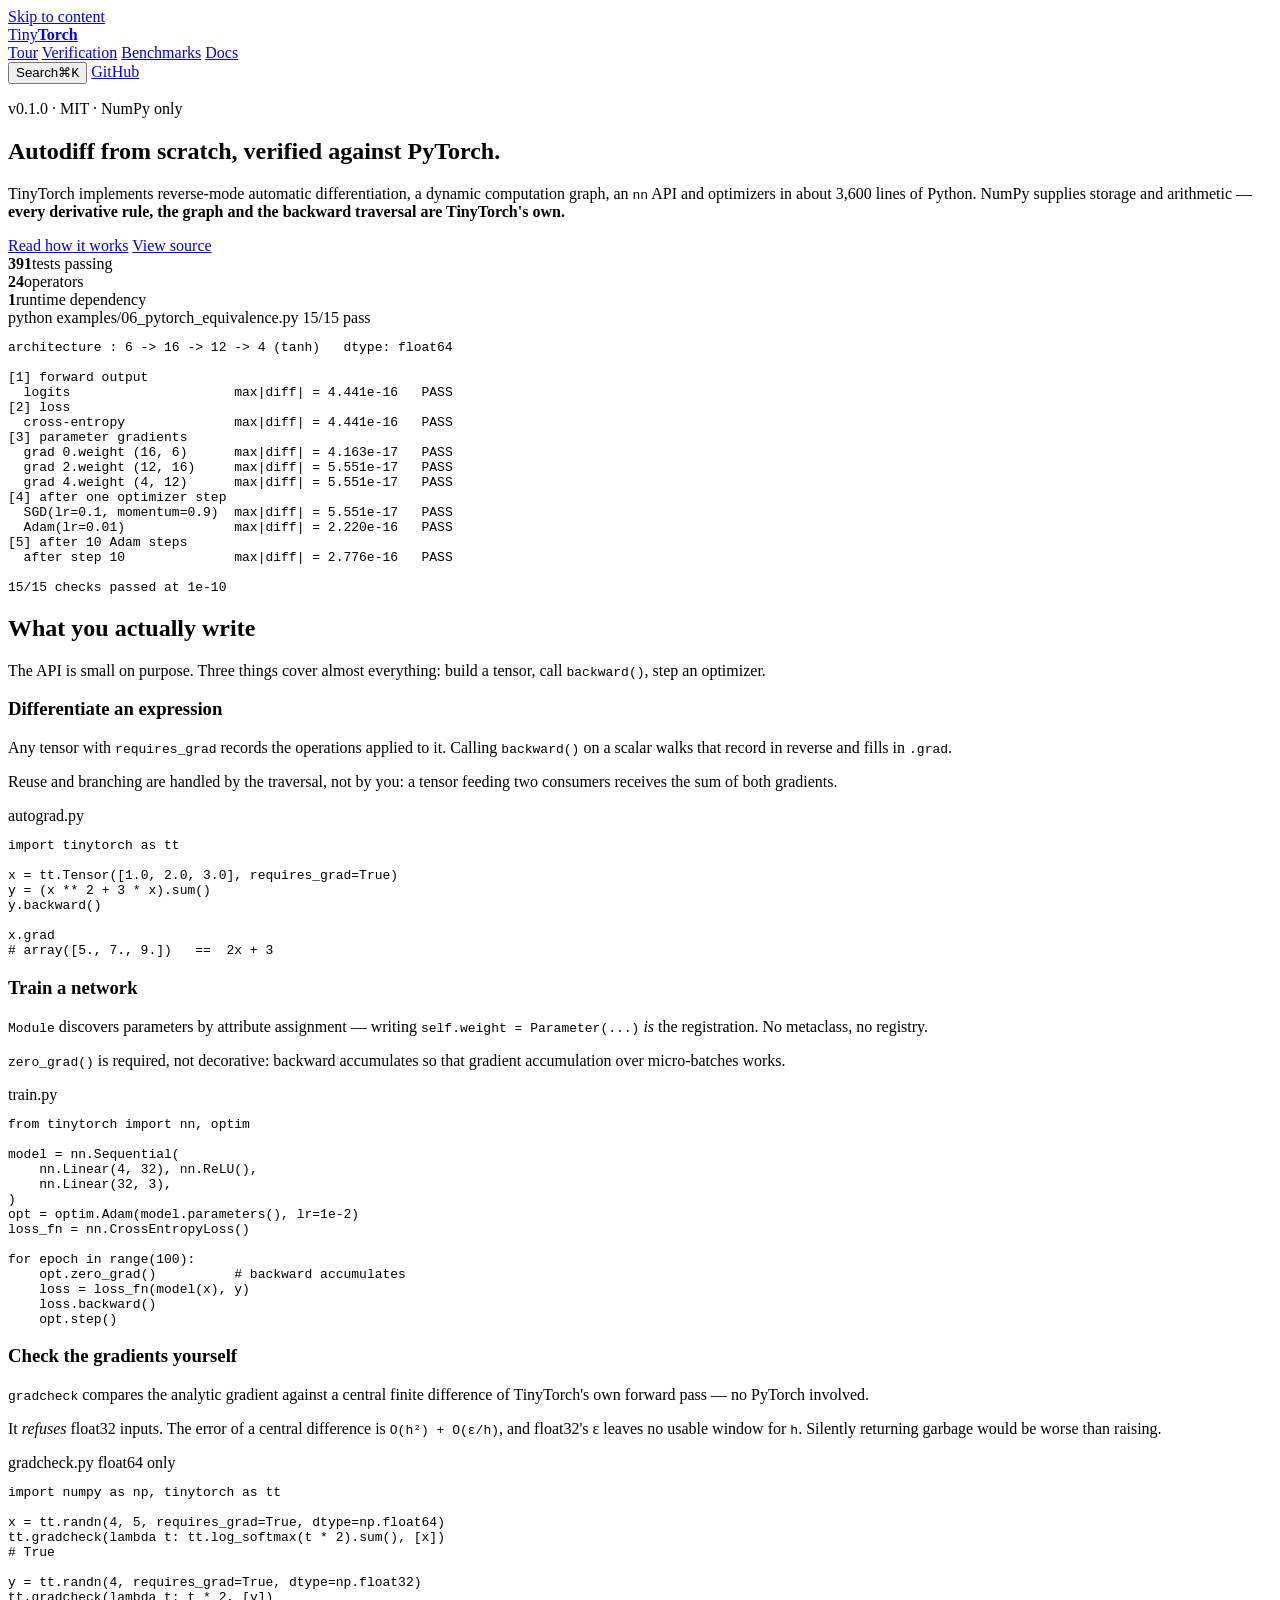
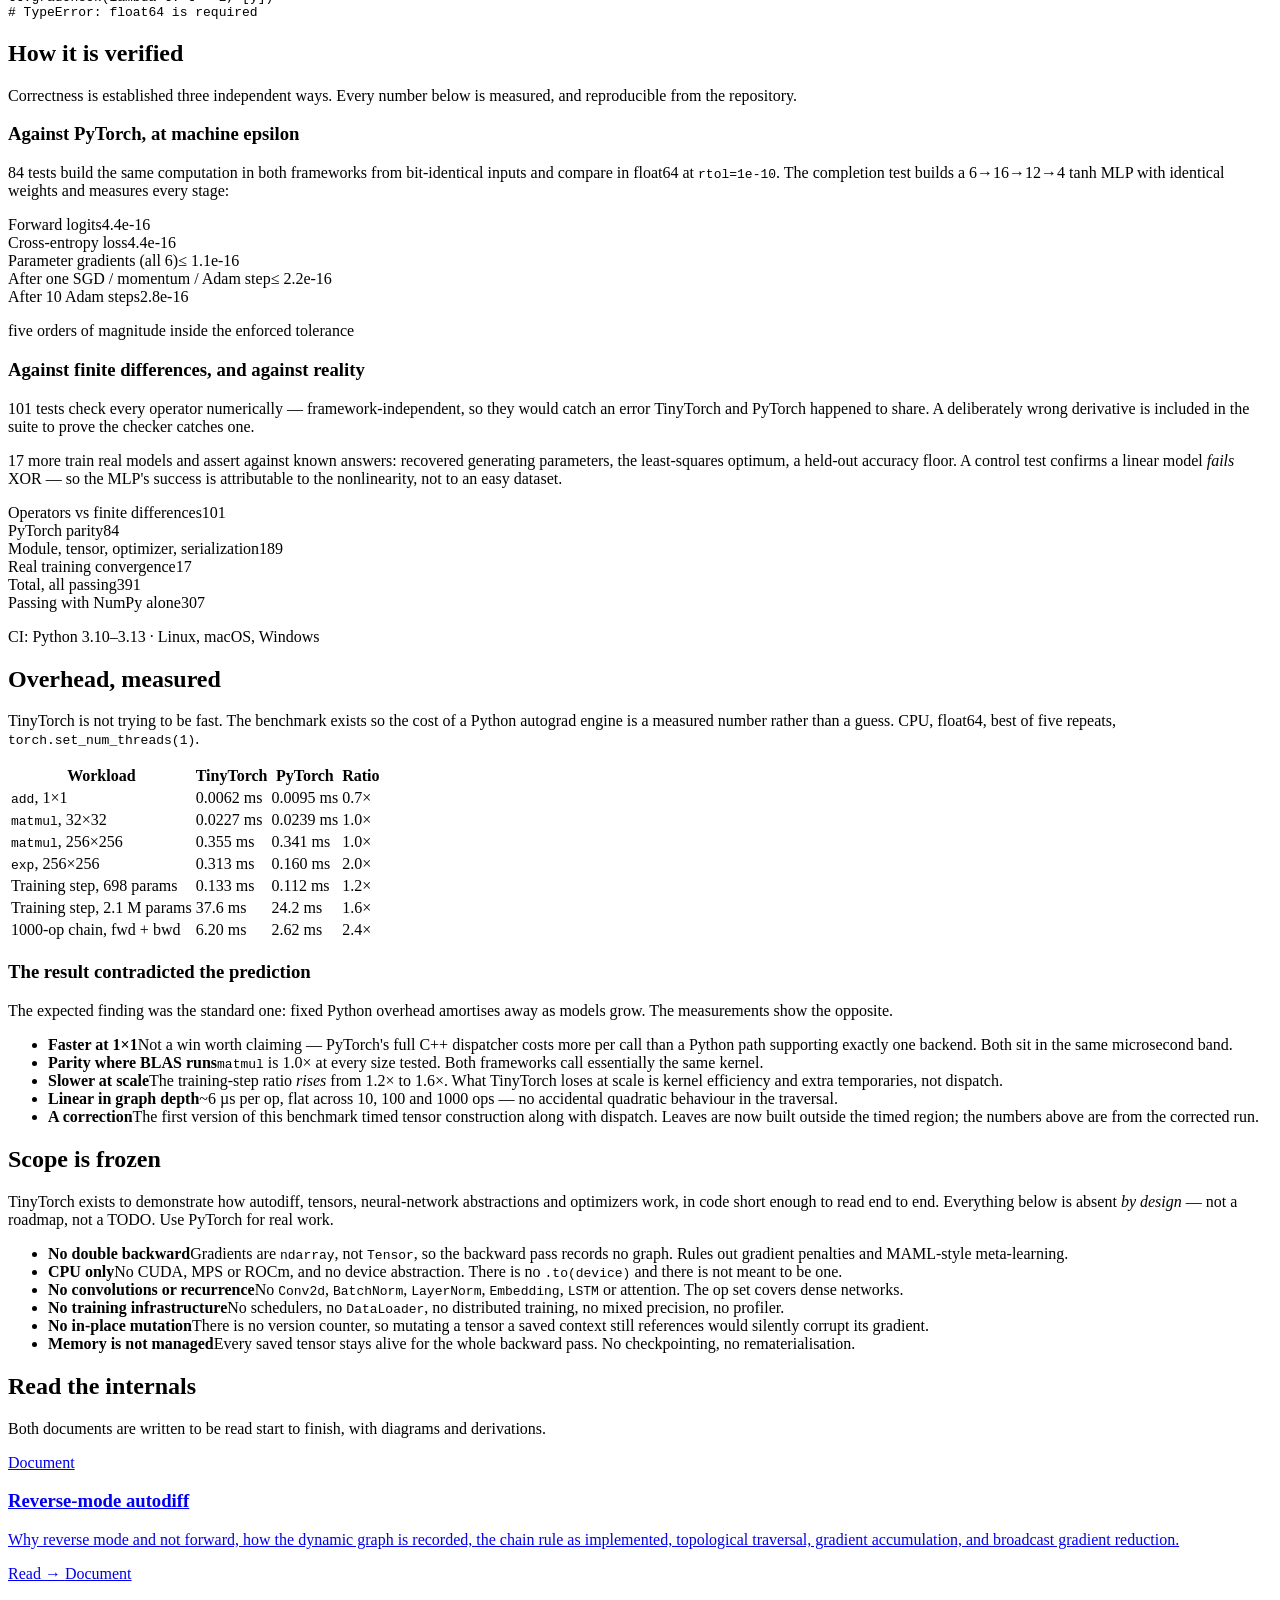
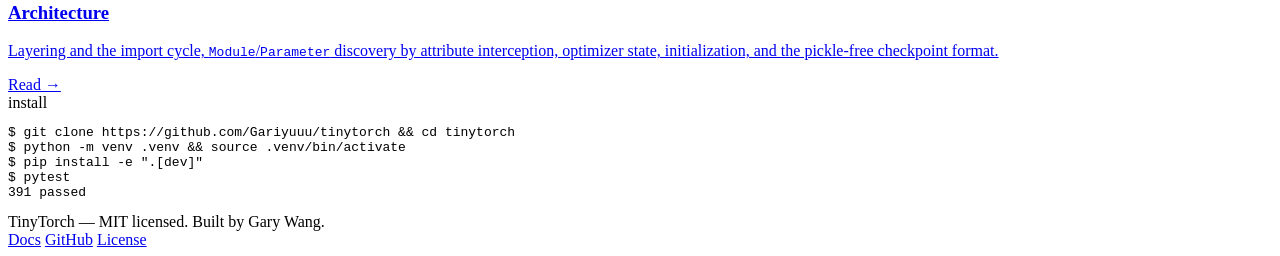
==== site/public/index.html @ 75c9e069 "Add documentation site for Vercel deployment A static docs site under site/, deployed to Vercel. The" ====
<!doctype html>
<html lang="en">
<head>
<meta charset="utf-8" />
<meta name="viewport" content="width=device-width, initial-scale=1" />
<title>TinyTorch — autodiff from scratch, verified against PyTorch</title>
<meta name="description" content="An educational deep-learning framework: reverse-mode automatic differentiation, tensors, nn and optimizers implemented from scratch on NumPy. 391 tests; agreement with PyTorch at machine epsilon." />
<meta name="color-scheme" content="light" />
<meta property="og:title" content="TinyTorch — autodiff from scratch" />
<meta property="og:description" content="Reverse-mode automatic differentiation implemented from scratch on NumPy. Verified against PyTorch at rtol=1e-10; measured agreement ≤ 2.8e-16." />
<meta property="og:type" content="website" />
<link rel="preconnect" href="https://fonts.googleapis.com" />
<link rel="preconnect" href="https://fonts.gstatic.com" crossorigin />
<link href="https://fonts.googleapis.com/css2?family=Space+Grotesk:wght@400;500;600;700&family=Inter:wght@400;500;600&family=JetBrains+Mono:wght@400;500;600&display=swap" rel="stylesheet" />
<link rel="stylesheet" href="/css/tokens.css" />
<link rel="stylesheet" href="/css/site.css" />
<link rel="icon" href="data:image/svg+xml,<svg xmlns='http://www.w3.org/2000/svg' viewBox='0 0 32 32'><rect width='32' height='32' rx='7' fill='%231d4ed8'/><path d='M9 21V11h4.6M9 16h4M19 11v10M17 11h5' stroke='white' stroke-width='2.2' fill='none' stroke-linecap='square'/></svg>" />
</head>
<body>
<a class="skip" href="#main">Skip to content</a>

<header class="nav">
  <div class="shell nav__in">
    <a class="nav__mark" href="/">Tiny<b>Torch</b></a>
    <nav class="nav__links" aria-label="Primary">
      <a class="nav__link" href="#tour">Tour</a>
      <a class="nav__link" href="#verification">Verification</a>
      <a class="nav__link" href="#benchmarks">Benchmarks</a>
      <a class="nav__link" href="/docs">Docs</a>
    </nav>
    <div class="nav__right">
      <button class="kbd-trigger" id="pal-open" aria-haspopup="dialog" aria-label="Open command palette">
        <span>Search</span><kbd>⌘K</kbd>
      </button>
      <a class="btn btn--primary" href="https://github.com/Gariyuuu/tinytorch">GitHub</a>
    </div>
  </div>
</header>

<main id="main">

  <!-- ── Hero: title left, real measured output right ────────────────── -->
  <section class="shell hero">
    <div class="hero__grid">
      <div>
        <p class="hero__eyebrow"><span class="hero__tick"></span><span class="mono-label">v0.1.0 · MIT · NumPy only</span></p>
        <h1>Autodiff from scratch, verified against PyTorch.</h1>
        <p class="hero__lede">
          TinyTorch implements reverse-mode automatic differentiation, a dynamic
          computation graph, an <code>nn</code> API and optimizers in about 3,600 lines of
          Python. NumPy supplies storage and arithmetic — <strong>every derivative rule,
          the graph and the backward traversal are TinyTorch's own.</strong>
        </p>
        <div class="hero__cta">
          <a class="btn btn--primary" href="/docs/autograd">Read how it works</a>
          <a class="btn btn--ghost" href="https://github.com/Gariyuuu/tinytorch">View source</a>
        </div>
        <div class="hero__meta">
          <div><b class="tnum">391</b><span class="mono-label">tests passing</span></div>
          <div><b class="tnum">24</b><span class="mono-label">operators</span></div>
          <div><b class="tnum">1</b><span class="mono-label">runtime dependency</span></div>
        </div>
      </div>

      <div class="reveal">
        <div class="code">
          <div class="code__bar">
            <span class="code__name">python examples/06_pytorch_equivalence.py</span>
            <span class="chip">15/15 pass</span>
          </div>
<pre><code><span class="tok-c">architecture : 6 -&gt; 16 -&gt; 12 -&gt; 4 (tanh)   dtype: float64</span>

<span class="tok-w">[1] forward output</span>
  logits                     max|diff| = <span class="tok-n">4.441e-16</span>   <span class="tok-ok">PASS</span>
<span class="tok-w">[2] loss</span>
  cross-entropy              max|diff| = <span class="tok-n">4.441e-16</span>   <span class="tok-ok">PASS</span>
<span class="tok-w">[3] parameter gradients</span>
  grad 0.weight (16, 6)      max|diff| = <span class="tok-n">4.163e-17</span>   <span class="tok-ok">PASS</span>
  grad 2.weight (12, 16)     max|diff| = <span class="tok-n">5.551e-17</span>   <span class="tok-ok">PASS</span>
  grad 4.weight (4, 12)      max|diff| = <span class="tok-n">5.551e-17</span>   <span class="tok-ok">PASS</span>
<span class="tok-w">[4] after one optimizer step</span>
  SGD(lr=0.1, momentum=0.9)  max|diff| = <span class="tok-n">5.551e-17</span>   <span class="tok-ok">PASS</span>
  Adam(lr=0.01)              max|diff| = <span class="tok-n">2.220e-16</span>   <span class="tok-ok">PASS</span>
<span class="tok-w">[5] after 10 Adam steps</span>
  after step 10              max|diff| = <span class="tok-n">2.776e-16</span>   <span class="tok-ok">PASS</span>

<span class="tok-ok">15/15 checks passed at 1e-10</span><span class="caret" id="caret"></span></code></pre>
        </div>
      </div>
    </div>
  </section>

  <!-- ── Workbench tour ──────────────────────────────────────────────── -->
  <section class="shell band" id="tour">
    <div class="head">
      <h2>What you actually write</h2>
      <p>The API is small on purpose. Three things cover almost everything: build a tensor, call <code>backward()</code>, step an optimizer.</p>
    </div>

    <div class="step">
      <div class="step__note">
        <h3>Differentiate an expression</h3>
        <p>Any tensor with <code>requires_grad</code> records the operations applied to it. Calling <code>backward()</code> on a scalar walks that record in reverse and fills in <code>.grad</code>.</p>
        <p>Reuse and branching are handled by the traversal, not by you: a tensor feeding two consumers receives the sum of both gradients.</p>
      </div>
      <div class="step__demo reveal">
        <div class="code">
          <div class="code__bar"><span class="code__name">autograd.py</span></div>
<pre><code><span class="tok-k">import</span> tinytorch <span class="tok-k">as</span> tt

x = tt.<span class="tok-f">Tensor</span>([<span class="tok-n">1.0</span>, <span class="tok-n">2.0</span>, <span class="tok-n">3.0</span>], requires_grad=<span class="tok-k">True</span>)
y = (x ** <span class="tok-n">2</span> + <span class="tok-n">3</span> * x).<span class="tok-f">sum</span>()
y.<span class="tok-f">backward</span>()

x.grad
<span class="tok-c"># array([5., 7., 9.])   ==  2x + 3</span></code></pre>
        </div>
      </div>
    </div>

    <div class="step step--flip">
      <div class="step__note">
        <h3>Train a network</h3>
        <p><code>Module</code> discovers parameters by attribute assignment — writing <code>self.weight = Parameter(...)</code> <em>is</em> the registration. No metaclass, no registry.</p>
        <p><code>zero_grad()</code> is required, not decorative: backward accumulates so that gradient accumulation over micro-batches works.</p>
      </div>
      <div class="step__demo reveal">
        <div class="code">
          <div class="code__bar"><span class="code__name">train.py</span></div>
<pre><code><span class="tok-k">from</span> tinytorch <span class="tok-k">import</span> nn, optim

model = nn.<span class="tok-f">Sequential</span>(
    nn.<span class="tok-f">Linear</span>(<span class="tok-n">4</span>, <span class="tok-n">32</span>), nn.<span class="tok-f">ReLU</span>(),
    nn.<span class="tok-f">Linear</span>(<span class="tok-n">32</span>, <span class="tok-n">3</span>),
)
opt = optim.<span class="tok-f">Adam</span>(model.<span class="tok-f">parameters</span>(), lr=<span class="tok-n">1e-2</span>)
loss_fn = nn.<span class="tok-f">CrossEntropyLoss</span>()

<span class="tok-k">for</span> epoch <span class="tok-k">in</span> <span class="tok-f">range</span>(<span class="tok-n">100</span>):
    opt.<span class="tok-f">zero_grad</span>()          <span class="tok-c"># backward accumulates</span>
    loss = <span class="tok-f">loss_fn</span>(<span class="tok-f">model</span>(x), y)
    loss.<span class="tok-f">backward</span>()
    opt.<span class="tok-f">step</span>()</code></pre>
        </div>
      </div>
    </div>

    <div class="step">
      <div class="step__note">
        <h3>Check the gradients yourself</h3>
        <p><code>gradcheck</code> compares the analytic gradient against a central finite difference of TinyTorch's own forward pass — no PyTorch involved.</p>
        <p>It <em>refuses</em> float32 inputs. The error of a central difference is <code>O(h²) + O(ε/h)</code>, and float32's ε leaves no usable window for <code>h</code>. Silently returning garbage would be worse than raising.</p>
      </div>
      <div class="step__demo reveal">
        <div class="code">
          <div class="code__bar">
            <span class="code__name">gradcheck.py</span>
            <span class="chip">float64 only</span>
          </div>
<pre><code><span class="tok-k">import</span> numpy <span class="tok-k">as</span> np, tinytorch <span class="tok-k">as</span> tt

x = tt.<span class="tok-f">randn</span>(<span class="tok-n">4</span>, <span class="tok-n">5</span>, requires_grad=<span class="tok-k">True</span>, dtype=np.float64)
tt.<span class="tok-f">gradcheck</span>(<span class="tok-k">lambda</span> t: tt.<span class="tok-f">log_softmax</span>(t * <span class="tok-n">2</span>).<span class="tok-f">sum</span>(), [x])
<span class="tok-c"># True</span>

y = tt.<span class="tok-f">randn</span>(<span class="tok-n">4</span>, requires_grad=<span class="tok-k">True</span>, dtype=np.float32)
tt.<span class="tok-f">gradcheck</span>(<span class="tok-k">lambda</span> t: t * <span class="tok-n">2</span>, [y])
<span class="tok-c"># TypeError: float64 is required</span></code></pre>
        </div>
      </div>
    </div>
  </section>

  <!-- ── The one dark band: verification ─────────────────────────────── -->
  <section class="band band--dark" id="verification">
    <div class="shell">
      <div class="head">
        <h2>How it is verified</h2>
        <p>Correctness is established three independent ways. Every number below is measured, and reproducible from the repository.</p>
      </div>

      <div class="step">
        <div class="step__note">
          <h3>Against PyTorch, at machine epsilon</h3>
          <p>
            84 tests build the same computation in both frameworks from bit-identical
            inputs and compare in float64 at <code>rtol=1e-10</code>. The completion test builds a
            6→16→12→4 tanh MLP with identical weights and measures every stage:
          </p>
        </div>
        <div class="step__demo">
          <div class="rows">
            <div class="row"><span class="row__k">Forward logits</span><span class="row__v tnum">4.4e-16</span></div>
            <div class="row"><span class="row__k">Cross-entropy loss</span><span class="row__v tnum">4.4e-16</span></div>
            <div class="row"><span class="row__k">Parameter gradients (all 6)</span><span class="row__v tnum">≤ 1.1e-16</span></div>
            <div class="row"><span class="row__k">After one SGD / momentum / Adam step</span><span class="row__v tnum">≤ 2.2e-16</span></div>
            <div class="row"><span class="row__k">After 10 Adam steps</span><span class="row__v tnum">2.8e-16</span></div>
          </div>
          <p class="mono-label u-mt-sm">five orders of magnitude inside the enforced tolerance</p>
        </div>
      </div>

      <div class="step step--flip">
        <div class="step__note">
          <h3>Against finite differences, and against reality</h3>
          <p>
            101 tests check every operator numerically — framework-independent, so they
            would catch an error TinyTorch and PyTorch happened to share. A deliberately
            wrong derivative is included in the suite to prove the checker catches one.
          </p>
          <p>
            17 more train real models and assert against known answers: recovered
            generating parameters, the least-squares optimum, a held-out accuracy floor.
            A control test confirms a linear model <em>fails</em> XOR — so the MLP's
            success is attributable to the nonlinearity, not to an easy dataset.
          </p>
        </div>
        <div class="step__demo">
          <div class="rows">
            <div class="row"><span class="row__k">Operators vs finite differences</span><span class="row__v tnum">101</span></div>
            <div class="row"><span class="row__k">PyTorch parity</span><span class="row__v tnum">84</span></div>
            <div class="row"><span class="row__k">Module, tensor, optimizer, serialization</span><span class="row__v tnum">189</span></div>
            <div class="row"><span class="row__k">Real training convergence</span><span class="row__v tnum">17</span></div>
            <div class="row"><span class="row__k">Total, all passing</span><span class="row__v tnum">391</span></div>
            <div class="row"><span class="row__k">Passing with NumPy alone</span><span class="row__v tnum">307</span></div>
          </div>
          <p class="mono-label u-mt-sm">CI: Python 3.10–3.13 · Linux, macOS, Windows</p>
        </div>
      </div>
    </div>
  </section>

  <!-- ── Benchmarks ──────────────────────────────────────────────────── -->
  <section class="shell band" id="benchmarks">
    <div class="head">
      <h2>Overhead, measured</h2>
      <p>
        TinyTorch is not trying to be fast. The benchmark exists so the cost of a Python
        autograd engine is a measured number rather than a guess. CPU, float64, best of
        five repeats, <code>torch.set_num_threads(1)</code>.
      </p>
    </div>

    <div class="table-wrap">
      <table class="data">
        <thead>
          <tr><th scope="col">Workload</th><th scope="col" class="num">TinyTorch</th><th scope="col" class="num">PyTorch</th><th scope="col" class="num">Ratio</th></tr>
        </thead>
        <tbody>
          <tr><td><code>add</code>, 1×1</td><td class="num tnum">0.0062 ms</td><td class="num tnum">0.0095 ms</td><td class="num tnum hl">0.7×</td></tr>
          <tr><td><code>matmul</code>, 32×32</td><td class="num tnum">0.0227 ms</td><td class="num tnum">0.0239 ms</td><td class="num tnum">1.0×</td></tr>
          <tr><td><code>matmul</code>, 256×256</td><td class="num tnum">0.355 ms</td><td class="num tnum">0.341 ms</td><td class="num tnum">1.0×</td></tr>
          <tr><td><code>exp</code>, 256×256</td><td class="num tnum">0.313 ms</td><td class="num tnum">0.160 ms</td><td class="num tnum">2.0×</td></tr>
          <tr><td>Training step, 698 params</td><td class="num tnum">0.133 ms</td><td class="num tnum">0.112 ms</td><td class="num tnum">1.2×</td></tr>
          <tr><td>Training step, 2.1 M params</td><td class="num tnum">37.6 ms</td><td class="num tnum">24.2 ms</td><td class="num tnum">1.6×</td></tr>
          <tr><td>1000-op chain, fwd + bwd</td><td class="num tnum">6.20 ms</td><td class="num tnum">2.62 ms</td><td class="num tnum">2.4×</td></tr>
        </tbody>
      </table>
    </div>

    <div class="step u-ruled">
      <div class="step__note">
        <h3>The result contradicted the prediction</h3>
        <p>The expected finding was the standard one: fixed Python overhead amortises away as models grow. The measurements show the opposite.</p>
      </div>
      <div class="step__demo">
        <ul class="limits">
          <li><b>Faster at 1×1</b><span>Not a win worth claiming — PyTorch's full C++ dispatcher costs more per call than a Python path supporting exactly one backend. Both sit in the same microsecond band.</span></li>
          <li><b>Parity where BLAS runs</b><span><code>matmul</code> is 1.0× at every size tested. Both frameworks call essentially the same kernel.</span></li>
          <li><b>Slower at scale</b><span>The training-step ratio <em>rises</em> from 1.2× to 1.6×. What TinyTorch loses at scale is kernel efficiency and extra temporaries, not dispatch.</span></li>
          <li><b>Linear in graph depth</b><span>~6 µs per op, flat across 10, 100 and 1000 ops — no accidental quadratic behaviour in the traversal.</span></li>
          <li><b>A correction</b><span>The first version of this benchmark timed tensor construction along with dispatch. Leaves are now built outside the timed region; the numbers above are from the corrected run.</span></li>
        </ul>
      </div>
    </div>
  </section>

  <!-- ── Scope ───────────────────────────────────────────────────────── -->
  <section class="shell band" id="scope">
    <div class="head">
      <h2>Scope is frozen</h2>
      <p>
        TinyTorch exists to demonstrate how autodiff, tensors, neural-network abstractions
        and optimizers work, in code short enough to read end to end. Everything below is
        absent <em>by design</em> — not a roadmap, not a TODO. Use PyTorch for real work.
      </p>
    </div>
    <ul class="limits">
      <li><b>No double backward</b><span>Gradients are <code>ndarray</code>, not <code>Tensor</code>, so the backward pass records no graph. Rules out gradient penalties and MAML-style meta-learning.</span></li>
      <li><b>CPU only</b><span>No CUDA, MPS or ROCm, and no device abstraction. There is no <code>.to(device)</code> and there is not meant to be one.</span></li>
      <li><b>No convolutions or recurrence</b><span>No <code>Conv2d</code>, <code>BatchNorm</code>, <code>LayerNorm</code>, <code>Embedding</code>, <code>LSTM</code> or attention. The op set covers dense networks.</span></li>
      <li><b>No training infrastructure</b><span>No schedulers, no <code>DataLoader</code>, no distributed training, no mixed precision, no profiler.</span></li>
      <li><b>No in-place mutation</b><span>There is no version counter, so mutating a tensor a saved context still references would silently corrupt its gradient.</span></li>
      <li><b>Memory is not managed</b><span>Every saved tensor stays alive for the whole backward pass. No checkpointing, no rematerialisation.</span></li>
    </ul>
  </section>

  <!-- ── Docs ────────────────────────────────────────────────────────── -->
  <section class="shell band" id="docs">
    <div class="head">
      <h2>Read the internals</h2>
      <p>Both documents are written to be read start to finish, with diagrams and derivations.</p>
    </div>
    <div class="cards">
      <a class="card" href="/docs/autograd">
        <span class="mono-label">Document</span>
        <h3>Reverse-mode autodiff</h3>
        <p>Why reverse mode and not forward, how the dynamic graph is recorded, the chain rule as implemented, topological traversal, gradient accumulation, and broadcast gradient reduction.</p>
        <span class="card__go">Read →</span>
      </a>
      <a class="card" href="/docs/architecture">
        <span class="mono-label">Document</span>
        <h3>Architecture</h3>
        <p>Layering and the import cycle, <code>Module</code>/<code>Parameter</code> discovery by attribute interception, optimizer state, initialization, and the pickle-free checkpoint format.</p>
        <span class="card__go">Read →</span>
      </a>
    </div>

    <div class="code u-mt-lg">
      <div class="code__bar"><span class="code__name">install</span></div>
<pre><code><span class="tok-c">$</span> git clone https://github.com/Gariyuuu/tinytorch &amp;&amp; <span class="tok-k">cd</span> tinytorch
<span class="tok-c">$</span> python -m venv .venv &amp;&amp; <span class="tok-k">source</span> .venv/bin/activate
<span class="tok-c">$</span> pip install -e <span class="tok-s">".[dev]"</span>
<span class="tok-c">$</span> pytest
<span class="tok-ok">391 passed</span></code></pre>
    </div>
  </section>
</main>

<footer class="foot">
  <div class="shell foot__in">
    <span class="foot__note">TinyTorch — MIT licensed. Built by Gary Wang.</span>
    <nav class="foot__links" aria-label="Footer">
      <a href="/docs">Docs</a>
      <a href="https://github.com/Gariyuuu/tinytorch">GitHub</a>
      <a href="https://github.com/Gariyuuu/tinytorch/blob/main/LICENSE">License</a>
    </nav>
  </div>
</footer>

<div class="pal" id="pal" hidden role="dialog" aria-modal="true" aria-label="Search TinyTorch">
  <div class="pal__scrim" data-pal-close></div>
  <div class="pal__box">
    <input class="pal__input" id="pal-input" type="text" placeholder="Search docs and sections…" autocomplete="off" spellcheck="false" aria-controls="pal-list" />
    <ul class="pal__list" id="pal-list" role="listbox" aria-label="Results"></ul>
  </div>
</div>

<script src="/js/palette.js" defer></script>
<script src="/js/site.js" defer></script>
</body>
</html>
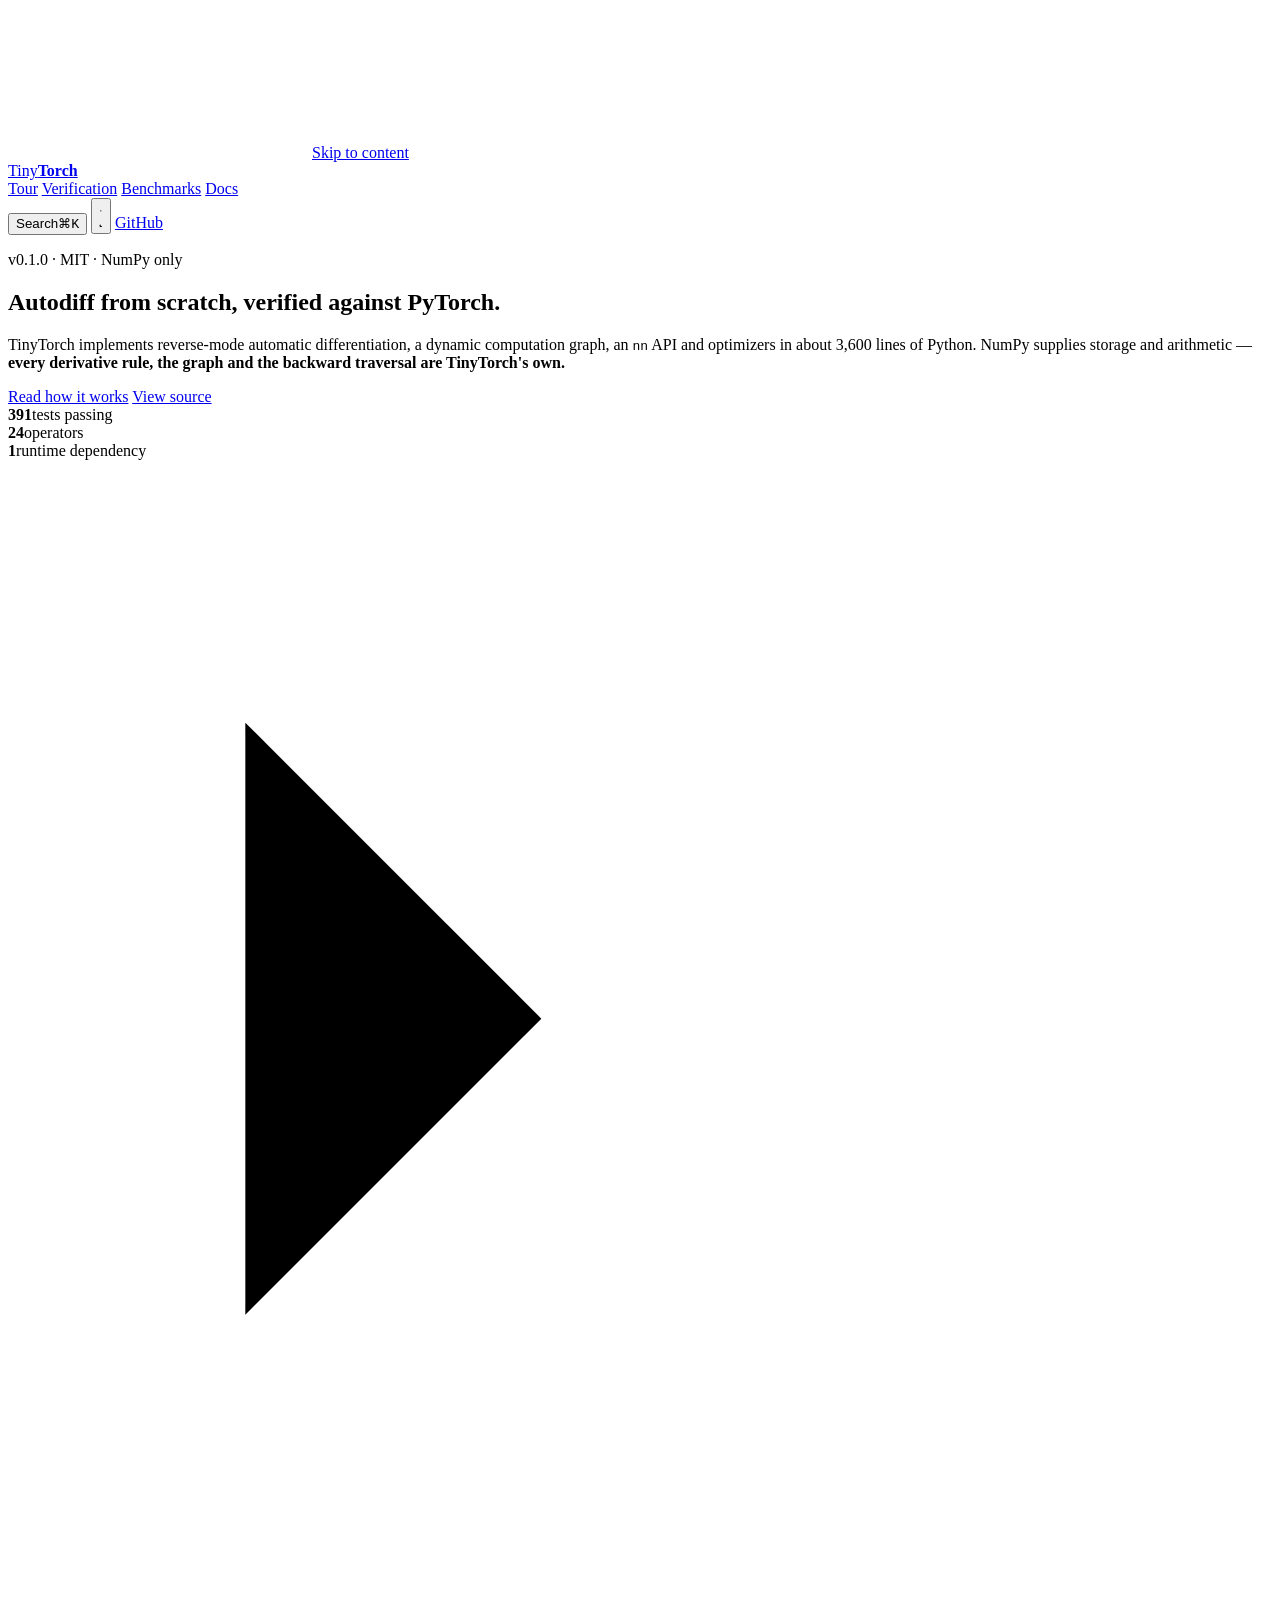
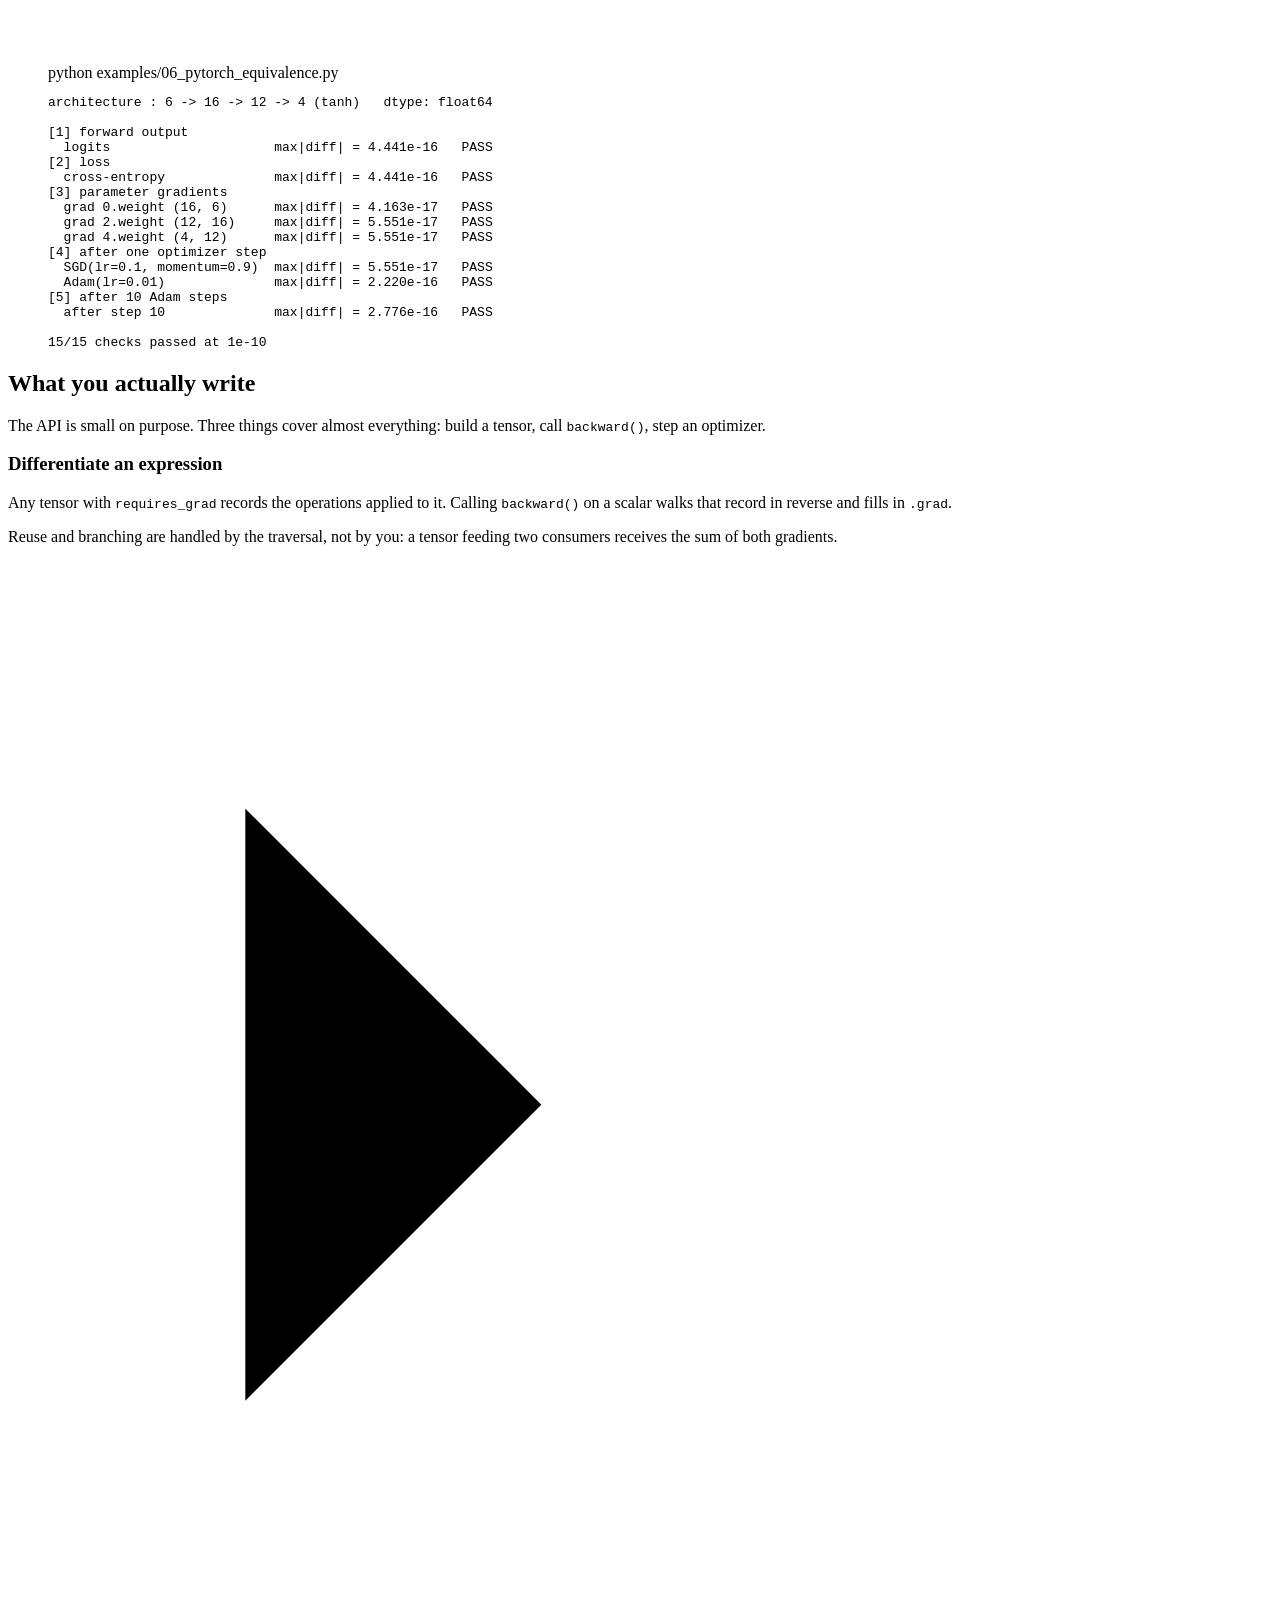
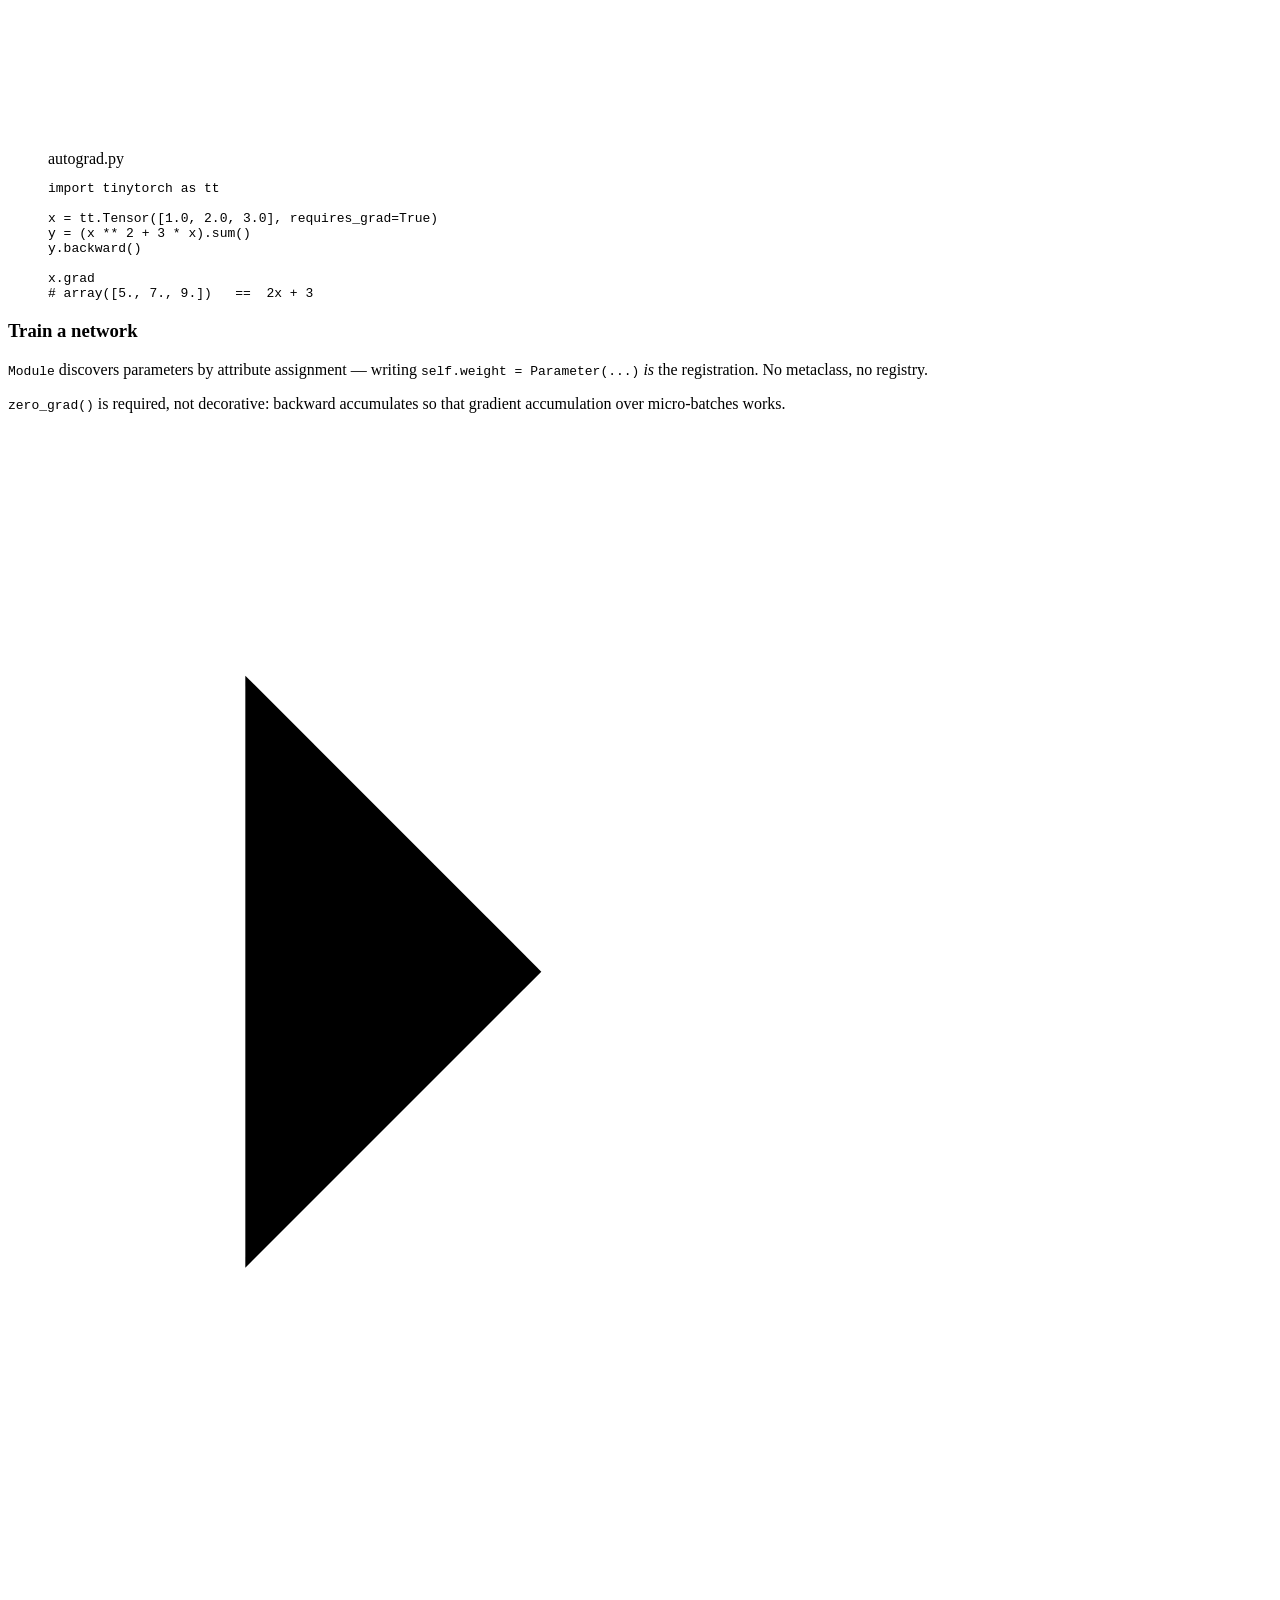
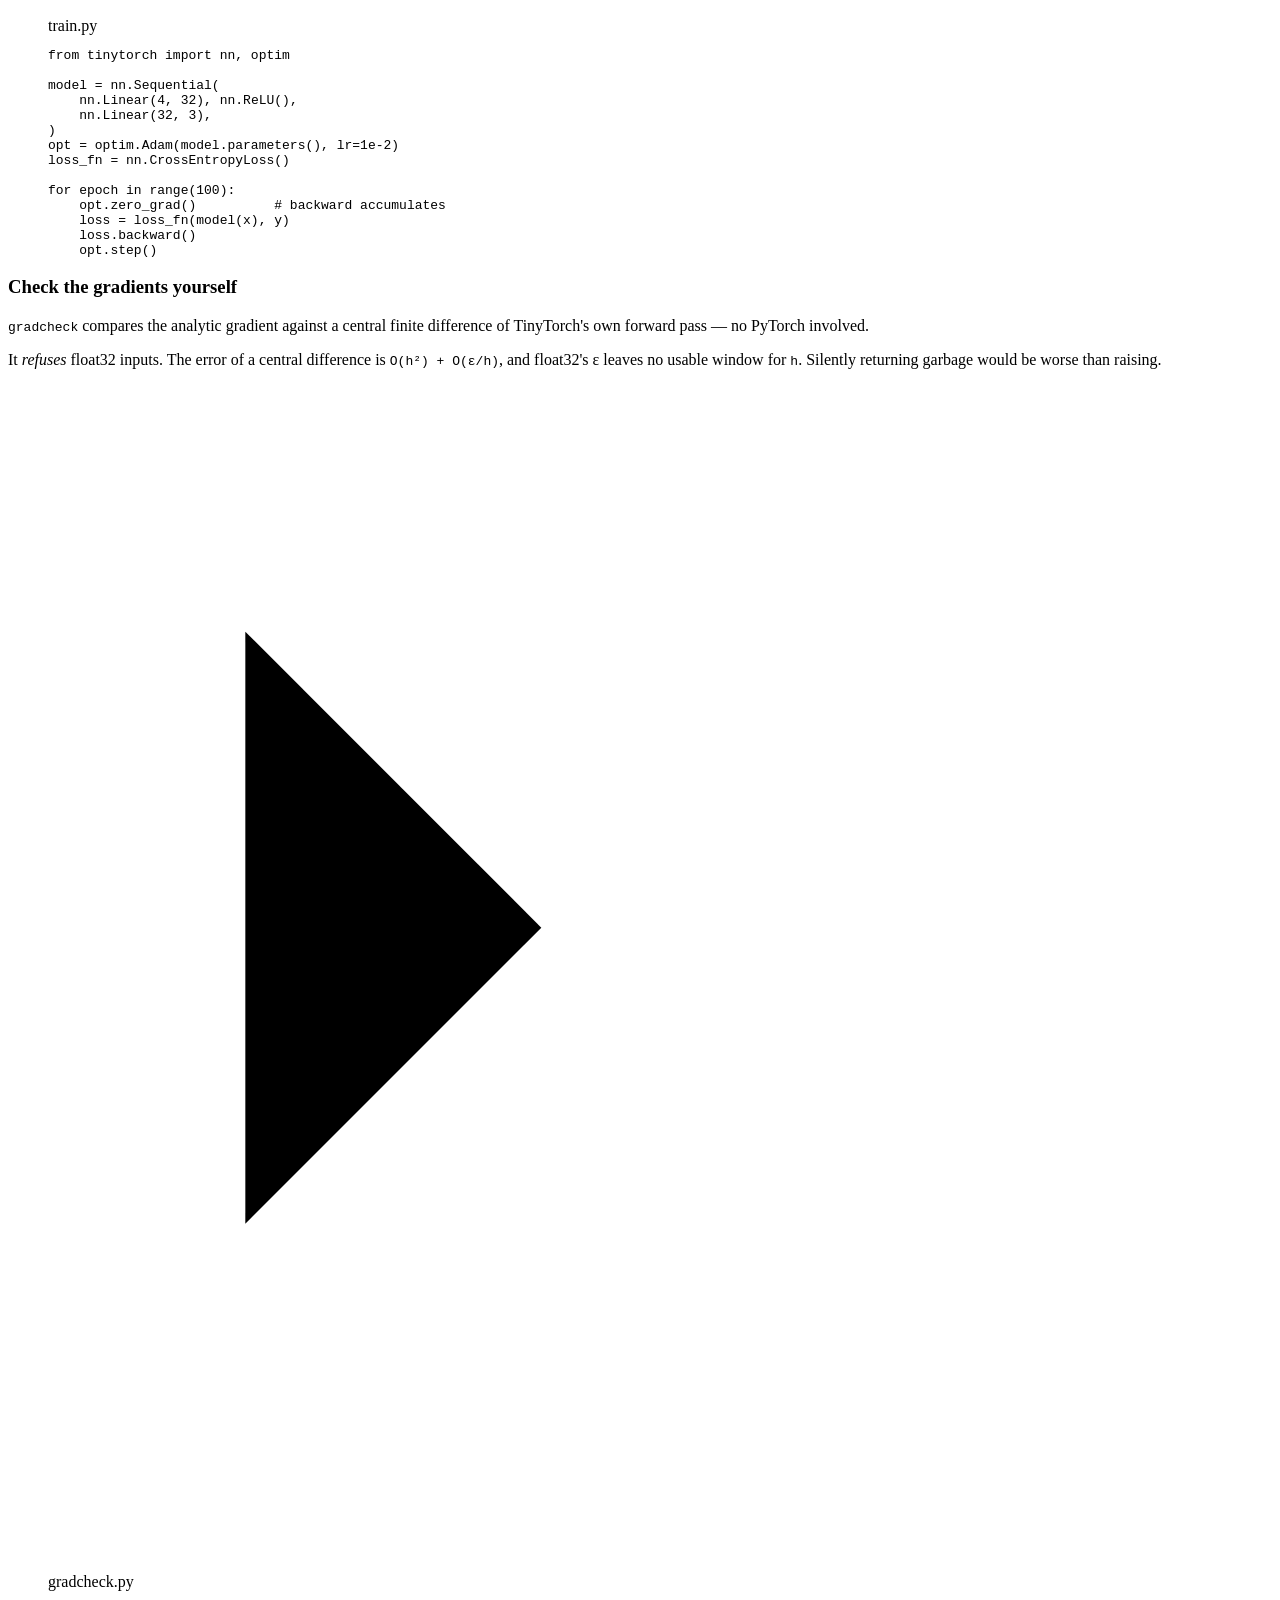
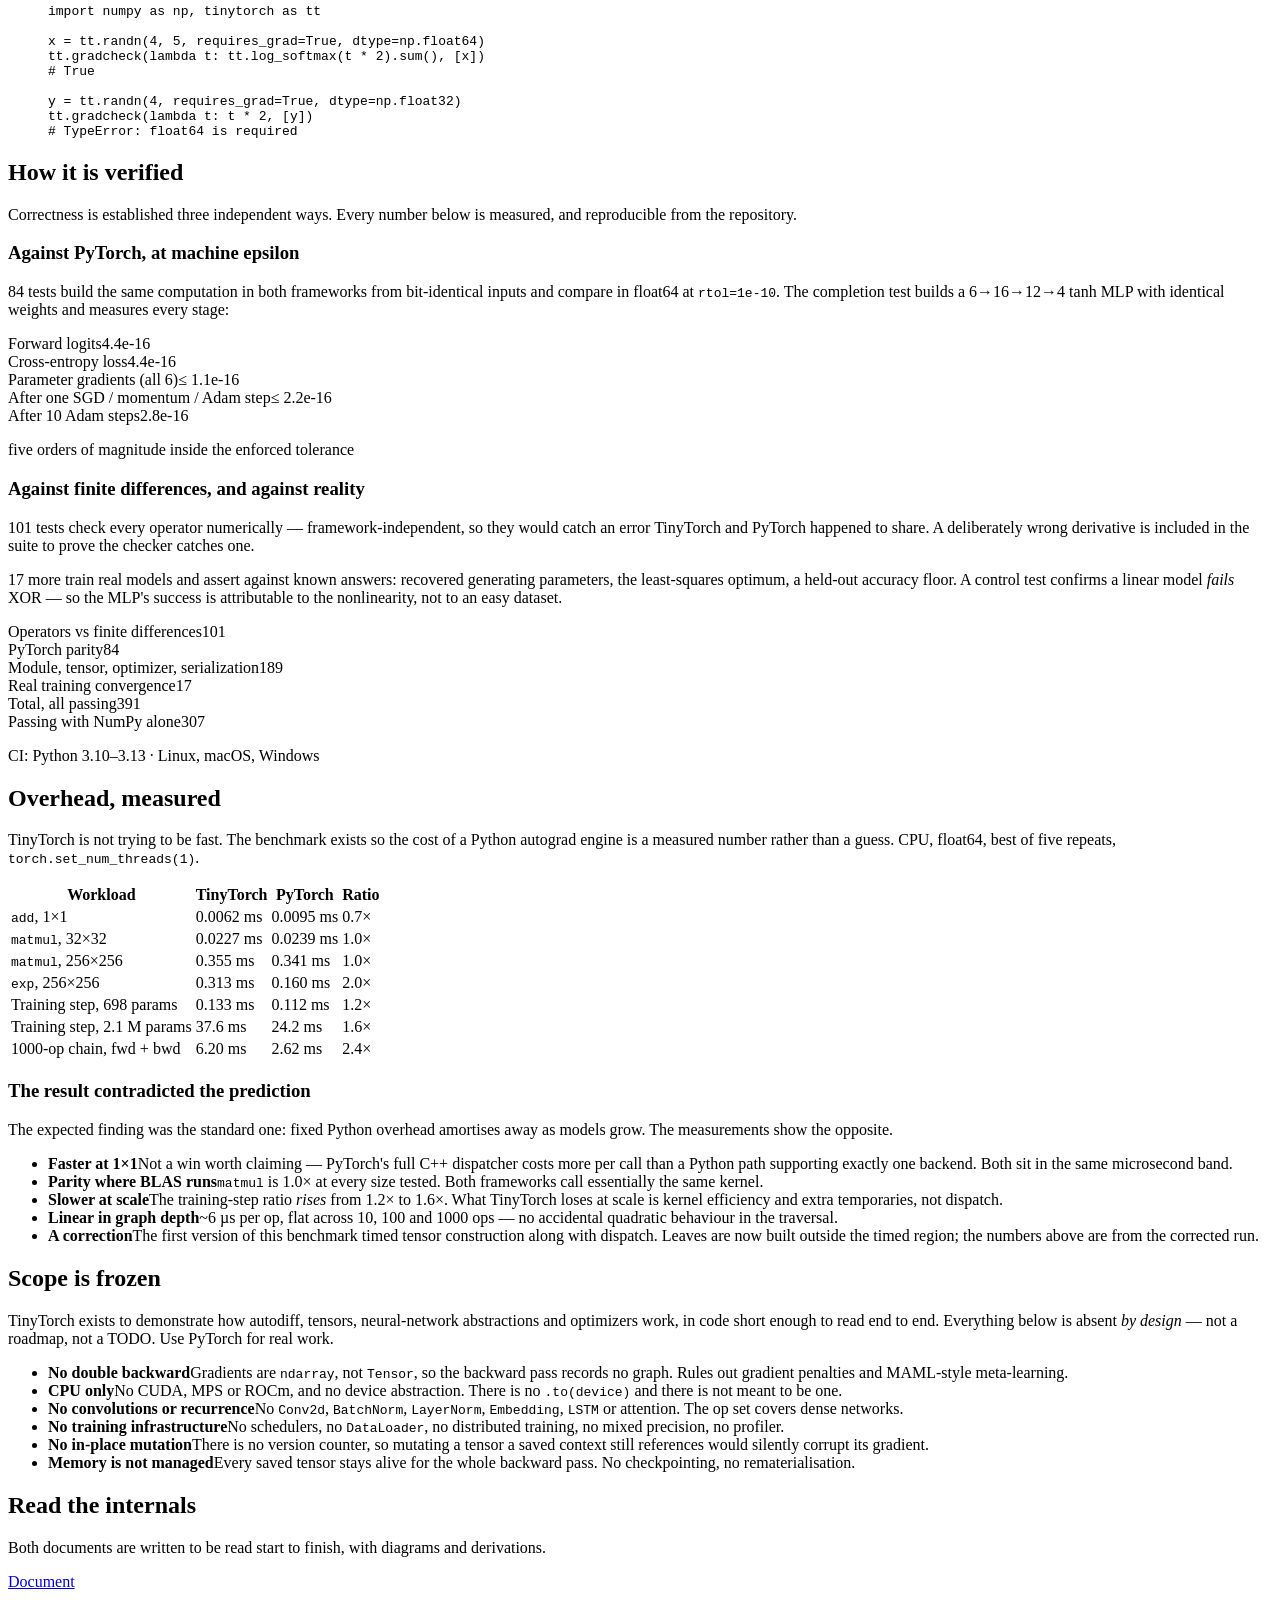
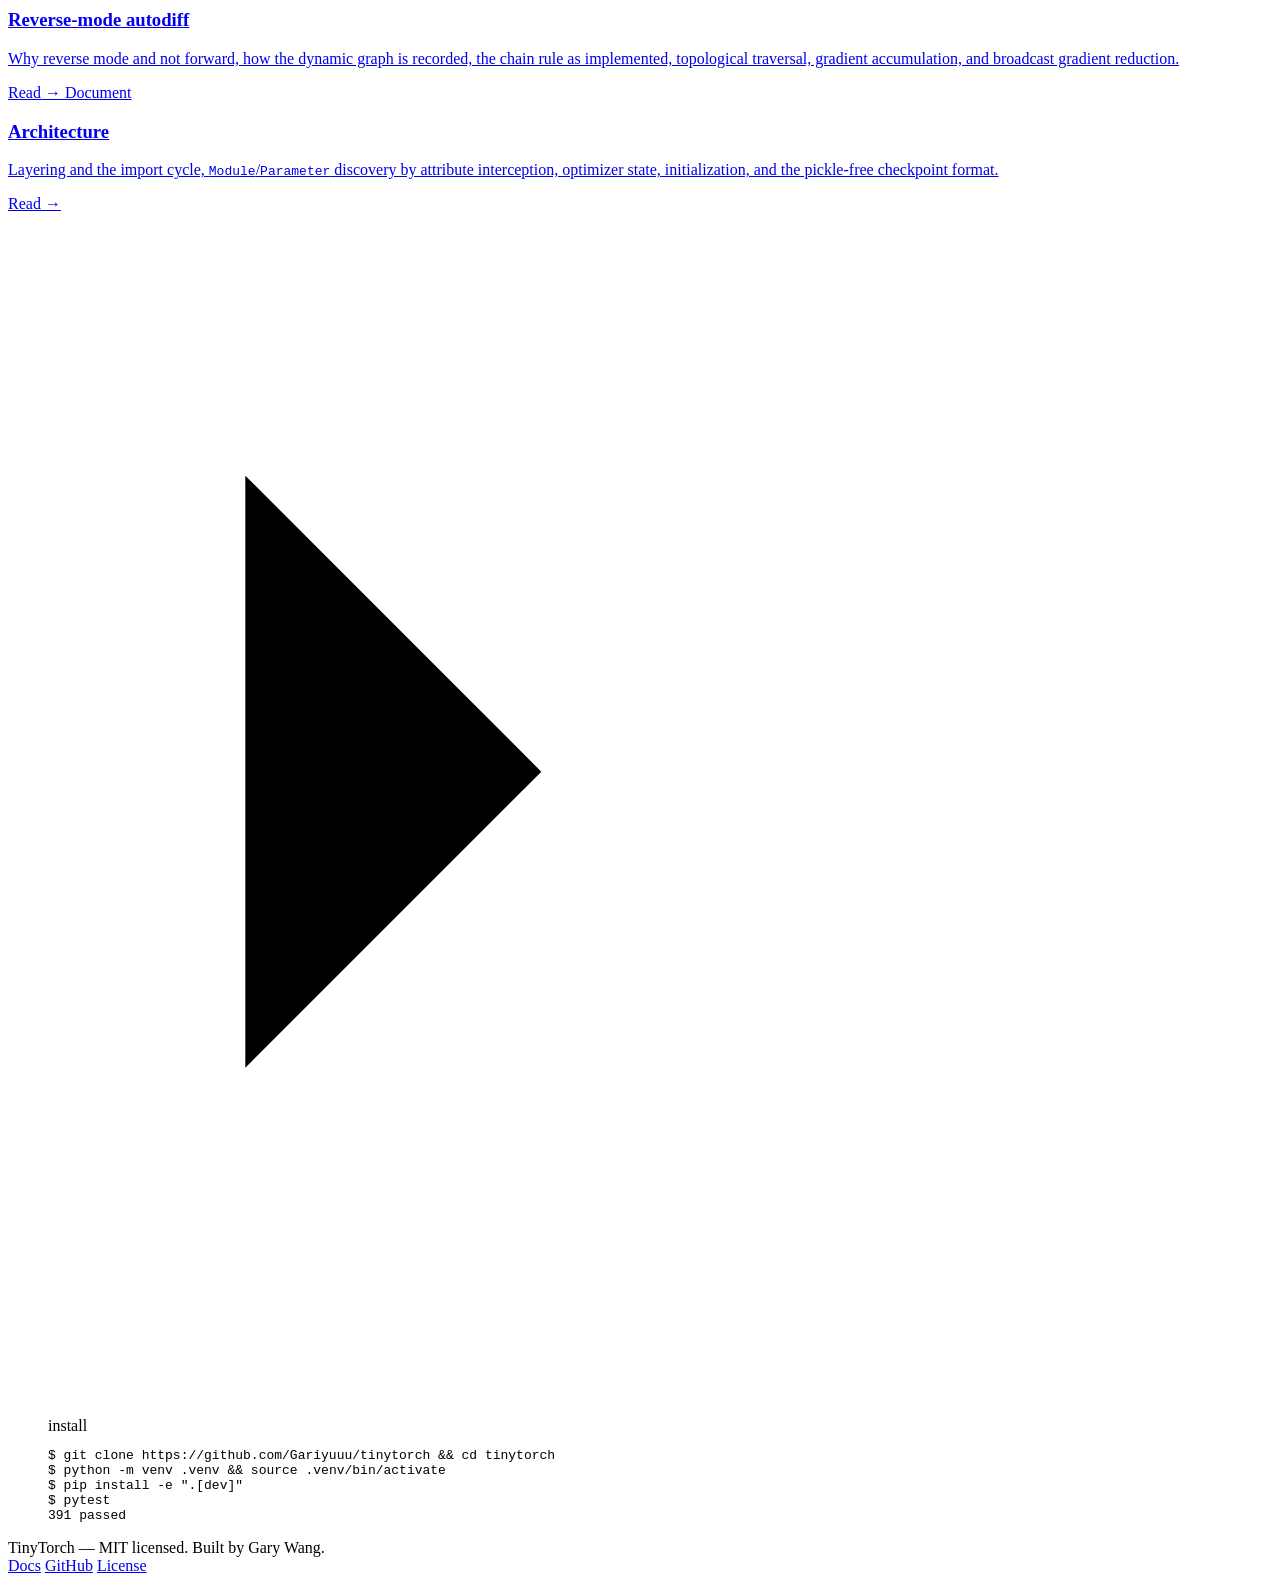
==== commit 73def38e: "feat(site): adopt the shared docs-platform layer, add dark mode The site keeps its own shell, nav, ⌘" ====
--- a/site/public/index.html
+++ b/site/public/index.html
@@ -9,14 +9,59 @@
 <meta property="og:title" content="TinyTorch — autodiff from scratch" />
 <meta property="og:description" content="Reverse-mode automatic differentiation implemented from scratch on NumPy. Verified against PyTorch at rtol=1e-10; measured agreement ≤ 2.8e-16." />
 <meta property="og:type" content="website" />
+<script>
+/* Resolve the stored theme before first paint so the page never flashes. */
+(function(){try{var t=localStorage.getItem("dp-theme");
+if(t==="light"||t==="dark")document.documentElement.setAttribute("data-theme",t);}catch(e){}})();
+</script>
 <link rel="preconnect" href="https://fonts.googleapis.com" />
 <link rel="preconnect" href="https://fonts.gstatic.com" crossorigin />
 <link href="https://fonts.googleapis.com/css2?family=Space+Grotesk:wght@400;500;600;700&family=Inter:wght@400;500;600&family=JetBrains+Mono:wght@400;500;600&display=swap" rel="stylesheet" />
 <link rel="stylesheet" href="/css/tokens.css" />
 <link rel="stylesheet" href="/css/site.css" />
 <link rel="icon" href="data:image/svg+xml,<svg xmlns='http://www.w3.org/2000/svg' viewBox='0 0 32 32'><rect width='32' height='32' rx='7' fill='%231d4ed8'/><path d='M9 21V11h4.6M9 16h4M19 11v10M17 11h5' stroke='white' stroke-width='2.2' fill='none' stroke-linecap='square'/></svg>" />
+<link rel="stylesheet" href="/css/docs-platform.css">
 </head>
-<body>
+<body id="top">
+<svg class="dp-sprite" aria-hidden="true" focusable="false" xmlns="http://www.w3.org/2000/svg"><defs>
+<symbol id="i-copy" viewBox="0 0 24 24"><rect width="14" height="14" x="8" y="8" rx="2" ry="2"/><path d="M4 16c-1.1 0-2-.9-2-2V4c0-1.1.9-2 2-2h10c1.1 0 2 .9 2 2"/></symbol>
+<symbol id="i-check" viewBox="0 0 24 24"><path d="M20 6 9 17l-5-5"/></symbol>
+<symbol id="i-terminal" viewBox="0 0 24 24"><path d="m4 17 6-6-6-6"/><path d="M12 19h8"/></symbol>
+<symbol id="i-code" viewBox="0 0 24 24"><path d="m16 18 6-6-6-6"/><path d="m8 6-6 6 6 6"/></symbol>
+<symbol id="i-arrow-up" viewBox="0 0 24 24"><path d="m5 12 7-7 7 7"/><path d="M12 19V5"/></symbol>
+<symbol id="i-sun" viewBox="0 0 24 24"><circle cx="12" cy="12" r="4"/><path d="M12 2v2"/><path d="M12 20v2"/><path d="m4.93 4.93 1.41 1.41"/><path d="m17.66 17.66 1.41 1.41"/><path d="M2 12h2"/><path d="M20 12h2"/><path d="m6.34 17.66-1.41 1.41"/><path d="m19.07 4.93-1.41 1.41"/></symbol>
+<symbol id="i-moon" viewBox="0 0 24 24"><path d="M12 3a6 6 0 0 0 9 9 9 9 0 1 1-9-9Z"/></symbol>
+<symbol id="i-list" viewBox="0 0 24 24"><path d="M8 6h13"/><path d="M8 12h13"/><path d="M8 18h13"/><path d="M3 6h.01"/><path d="M3 12h.01"/><path d="M3 18h.01"/></symbol>
+<symbol id="i-chevron-right" viewBox="0 0 24 24"><path d="m9 18 6-6-6-6"/></symbol>
+<symbol id="i-chevron-down" viewBox="0 0 24 24"><path d="m6 9 6 6 6-6"/></symbol>
+<symbol id="i-arrow-right" viewBox="0 0 24 24"><path d="M5 12h14"/><path d="m12 5 7 7-7 7"/></symbol>
+<symbol id="i-external" viewBox="0 0 24 24"><path d="M15 3h6v6"/><path d="M10 14 21 3"/><path d="M18 13v6a2 2 0 0 1-2 2H5a2 2 0 0 1-2-2V8a2 2 0 0 1 2-2h6"/></symbol>
+<symbol id="i-link" viewBox="0 0 24 24"><path d="M10 13a5 5 0 0 0 7.54.54l3-3a5 5 0 0 0-7.07-7.07l-1.72 1.71"/><path d="M14 11a5 5 0 0 0-7.54-.54l-3 3a5 5 0 0 0 7.07 7.07l1.71-1.71"/></symbol>
+<symbol id="i-github" viewBox="0 0 24 24"><path d="M15 22v-4a4.8 4.8 0 0 0-1-3.5c3 0 6-2 6-5.5.08-1.25-.27-2.48-1-3.5.28-1.15.28-2.35 0-3.5 0 0-1 0-3 1.5-2.64-.5-5.36-.5-8 0C6 2 5 2 5 2c-.3 1.15-.3 2.35 0 3.5A5.4 5.4 0 0 0 4 9c0 3.5 3 5.5 6 5.5-.39.49-.68 1.05-.85 1.65-.17.6-.22 1.23-.15 1.85v4"/><path d="M9 18c-4.51 2-5-2-7-2"/></symbol>
+<symbol id="i-package" viewBox="0 0 24 24"><path d="m7.5 4.27 9 5.15"/><path d="M21 8a2 2 0 0 0-1-1.73l-7-4a2 2 0 0 0-2 0l-7 4A2 2 0 0 0 3 8v8a2 2 0 0 0 1 1.73l7 4a2 2 0 0 0 2 0l7-4A2 2 0 0 0 21 16Z"/><path d="m3.3 7 8.7 5 8.7-5"/><path d="M12 22V12"/></symbol>
+<symbol id="i-book" viewBox="0 0 24 24"><path d="M12 7v14"/><path d="M3 18a1 1 0 0 1-1-1V4a1 1 0 0 1 1-1h5a4 4 0 0 1 4 4 4 4 0 0 1 4-4h5a1 1 0 0 1 1 1v13a1 1 0 0 1-1 1h-6a3 3 0 0 0-3 3 3 3 0 0 0-3-3z"/></symbol>
+<symbol id="i-info" viewBox="0 0 24 24"><circle cx="12" cy="12" r="10"/><path d="M12 16v-4"/><path d="M12 8h.01"/></symbol>
+<symbol id="i-alert" viewBox="0 0 24 24"><path d="m21.73 18-8-14a2 2 0 0 0-3.48 0l-8 14A2 2 0 0 0 4 21h16a2 2 0 0 0 1.73-3"/><path d="M12 9v4"/><path d="M12 17h.01"/></symbol>
+<symbol id="i-check-circle" viewBox="0 0 24 24"><circle cx="12" cy="12" r="10"/><path d="m9 12 2 2 4-4"/></symbol>
+<symbol id="i-alert-circle" viewBox="0 0 24 24"><circle cx="12" cy="12" r="10"/><path d="M12 8v4"/><path d="M12 16h.01"/></symbol>
+<symbol id="i-x-circle" viewBox="0 0 24 24"><circle cx="12" cy="12" r="10"/><path d="m15 9-6 6"/><path d="m9 9 6 6"/></symbol>
+<symbol id="i-activity" viewBox="0 0 24 24"><path d="M22 12h-2.48a2 2 0 0 0-1.93 1.46l-2.35 8.36a.25.25 0 0 1-.48 0L9.24 2.18a.25.25 0 0 0-.48 0l-2.35 8.36A2 2 0 0 1 4.49 12H2"/></symbol>
+<symbol id="i-gauge" viewBox="0 0 24 24"><path d="m12 14 4-4"/><path d="M3.34 19a10 10 0 1 1 17.32 0"/></symbol>
+<symbol id="i-shield" viewBox="0 0 24 24"><path d="M20 13c0 5-3.5 7.5-7.66 8.95a1 1 0 0 1-.67-.01C7.5 20.5 4 18 4 13V6a1 1 0 0 1 1-1c2 0 4.5-1.2 6.24-2.72a1.17 1.17 0 0 1 1.52 0C14.51 3.81 17 5 19 5a1 1 0 0 1 1 1z"/></symbol>
+<symbol id="i-layers" viewBox="0 0 24 24"><path d="M12.83 2.18a2 2 0 0 0-1.66 0L2.6 6.08a1 1 0 0 0 0 1.83l8.58 3.91a2 2 0 0 0 1.66 0l8.58-3.9a1 1 0 0 0 0-1.83z"/><path d="m6.08 9.5-3.5 1.6a1 1 0 0 0 0 1.81l8.6 3.91a2 2 0 0 0 1.65 0l8.58-3.9a1 1 0 0 0 0-1.83l-3.5-1.59"/><path d="m6.08 14.5-3.5 1.6a1 1 0 0 0 0 1.81l8.6 3.91a2 2 0 0 0 1.65 0l8.58-3.9a1 1 0 0 0 0-1.83l-3.5-1.59"/></symbol>
+<symbol id="i-zap" viewBox="0 0 24 24"><path d="M4 14a1 1 0 0 1-.78-1.63l9.9-10.2a.5.5 0 0 1 .86.46l-1.92 6.02A1 1 0 0 0 13 10h7a1 1 0 0 1 .78 1.63l-9.9 10.2a.5.5 0 0 1-.86-.46l1.92-6.02A1 1 0 0 0 11 14z"/></symbol>
+<symbol id="i-flask" viewBox="0 0 24 24"><path d="M14 2v6a2 2 0 0 0 .245.96l5.51 10.08A2 2 0 0 1 18 22H6a2 2 0 0 1-1.755-2.96l5.51-10.08A2 2 0 0 0 10 8V2"/><path d="M6.453 15h11.094"/><path d="M8.5 2h7"/></symbol>
+<symbol id="i-cpu" viewBox="0 0 24 24"><path d="M12 20v2"/><path d="M12 2v2"/><path d="M17 20v2"/><path d="M17 2v2"/><path d="M2 12h2"/><path d="M2 17h2"/><path d="M2 7h2"/><path d="M20 12h2"/><path d="M20 17h2"/><path d="M20 7h2"/><path d="M7 20v2"/><path d="M7 2v2"/><rect x="4" y="4" width="16" height="16" rx="2"/><rect x="8" y="8" width="8" height="8" rx="1"/></symbol>
+<symbol id="i-trending" viewBox="0 0 24 24"><path d="M16 7h6v6"/><path d="m22 7-8.5 8.5-5-5L2 17"/></symbol>
+<symbol id="i-git-branch" viewBox="0 0 24 24"><path d="M6 3v12"/><circle cx="18" cy="6" r="3"/><circle cx="6" cy="18" r="3"/><path d="M18 9a9 9 0 0 1-9 9"/></symbol>
+<symbol id="i-scale" viewBox="0 0 24 24"><path d="m16 16 3-8 3 8c-.87.65-1.92 1-3 1s-2.13-.35-3-1"/><path d="m2 16 3-8 3 8c-.87.65-1.92 1-3 1s-2.13-.35-3-1"/><path d="M7 21h10"/><path d="M12 3v18"/><path d="M3 7h2c2 0 5-1 7-2 2 1 5 2 7 2h2"/></symbol>
+<symbol id="i-search" viewBox="0 0 24 24"><circle cx="11" cy="11" r="8"/><path d="m21 21-4.3-4.3"/></symbol>
+<symbol id="i-file" viewBox="0 0 24 24"><path d="M15 2H6a2 2 0 0 0-2 2v16a2 2 0 0 0 2 2h12a2 2 0 0 0 2-2V7Z"/><path d="M14 2v4a2 2 0 0 0 2 2h4"/><path d="M10 9H8"/><path d="M16 13H8"/><path d="M16 17H8"/></symbol>
+<symbol id="i-sliders" viewBox="0 0 24 24"><path d="M4 21v-7"/><path d="M4 10V3"/><path d="M12 21v-9"/><path d="M12 8V3"/><path d="M20 21v-5"/><path d="M20 12V3"/><path d="M1 14h6"/><path d="M9 8h6"/><path d="M17 16h6"/></symbol>
+<symbol id="i-target" viewBox="0 0 24 24"><circle cx="12" cy="12" r="10"/><circle cx="12" cy="12" r="6"/><circle cx="12" cy="12" r="2"/></symbol>
+<symbol id="i-database" viewBox="0 0 24 24"><ellipse cx="12" cy="5" rx="9" ry="3"/><path d="M3 5v14a9 3 0 0 0 18 0V5"/><path d="M3 12a9 3 0 0 0 18 0"/></symbol>
+<symbol id="i-boxes" viewBox="0 0 24 24"><path d="M2.97 12.92A2 2 0 0 0 2 14.63v3.24a2 2 0 0 0 .97 1.71l3 1.8a2 2 0 0 0 2.06 0L12 19v-5.5l-5-3-4.03 2.42Z"/><path d="m7 16.5-4.74-2.85"/><path d="m7 16.5 5-3"/><path d="M7 16.5v5.17"/><path d="M12 13.5V19l3.97 2.38a2 2 0 0 0 2.06 0l3-1.8a2 2 0 0 0 .97-1.71v-3.24a2 2 0 0 0-.97-1.71L17 10.5l-5 3Z"/><path d="m17 16.5-5-3"/><path d="m17 16.5 4.74-2.85"/><path d="M17 16.5v5.17"/><path d="M7.97 4.42A2 2 0 0 0 7 6.13v4.37l5 3 5-3V6.13a2 2 0 0 0-.97-1.71l-3-1.8a2 2 0 0 0-2.06 0l-3 1.8Z"/><path d="M12 8 7.26 5.15"/><path d="m12 8 4.74-2.85"/><path d="M12 13.5V8"/></symbol>
+</defs></svg>
 <a class="skip" href="#main">Skip to content</a>
 
 <header class="nav">
@@ -31,6 +76,10 @@
     <div class="nav__right">
       <button class="kbd-trigger" id="pal-open" aria-haspopup="dialog" aria-label="Open command palette">
         <span>Search</span><kbd>⌘K</kbd>
+      </button>
+      <button type="button" class="dp-theme dp-iconbtn" aria-label="Switch colour theme">
+        <svg class="dp-i dp-i--sun" aria-hidden="true" viewBox="0 0 24 24"><use href="#i-sun"/></svg>
+        <svg class="dp-i dp-i--moon" aria-hidden="true" viewBox="0 0 24 24"><use href="#i-moon"/></svg>
       </button>
       <a class="btn btn--primary" href="https://github.com/Gariyuuu/tinytorch">GitHub</a>
     </div>
@@ -63,11 +112,7 @@
       </div>
 
       <div class="reveal">
-        <div class="code">
-          <div class="code__bar">
-            <span class="code__name">python examples/06_pytorch_equivalence.py</span>
-            <span class="chip">15/15 pass</span>
-          </div>
+        <figure class="dp-code" data-lang="text" data-label="python examples/06_pytorch_equivalence.py" data-nohl><figcaption class="dp-code__bar"><span class="dp-code__lang"><svg class="dp-i dp-i--sm" aria-hidden="true" viewBox="0 0 24 24"><use href="#i-terminal"/></svg>python examples/06_pytorch_equivalence.py</span></figcaption>
 <pre><code><span class="tok-c">architecture : 6 -&gt; 16 -&gt; 12 -&gt; 4 (tanh)   dtype: float64</span>
 
 <span class="tok-w">[1] forward output</span>
@@ -84,8 +129,7 @@
 <span class="tok-w">[5] after 10 Adam steps</span>
   after step 10              max|diff| = <span class="tok-n">2.776e-16</span>   <span class="tok-ok">PASS</span>
 
-<span class="tok-ok">15/15 checks passed at 1e-10</span><span class="caret" id="caret"></span></code></pre>
-        </div>
+<span class="tok-ok">15/15 checks passed at 1e-10</span><span class="caret" id="caret"></span></code></pre></figure>
       </div>
     </div>
   </section>
@@ -104,8 +148,7 @@
         <p>Reuse and branching are handled by the traversal, not by you: a tensor feeding two consumers receives the sum of both gradients.</p>
       </div>
       <div class="step__demo reveal">
-        <div class="code">
-          <div class="code__bar"><span class="code__name">autograd.py</span></div>
+        <figure class="dp-code" data-lang="text" data-label="autograd.py" data-nohl><figcaption class="dp-code__bar"><span class="dp-code__lang"><svg class="dp-i dp-i--sm" aria-hidden="true" viewBox="0 0 24 24"><use href="#i-terminal"/></svg>autograd.py</span></figcaption>
 <pre><code><span class="tok-k">import</span> tinytorch <span class="tok-k">as</span> tt
 
 x = tt.<span class="tok-f">Tensor</span>([<span class="tok-n">1.0</span>, <span class="tok-n">2.0</span>, <span class="tok-n">3.0</span>], requires_grad=<span class="tok-k">True</span>)
@@ -113,8 +156,7 @@
 y.<span class="tok-f">backward</span>()
 
 x.grad
-<span class="tok-c"># array([5., 7., 9.])   ==  2x + 3</span></code></pre>
-        </div>
+<span class="tok-c"># array([5., 7., 9.])   ==  2x + 3</span></code></pre></figure>
       </div>
     </div>
 
@@ -125,8 +167,7 @@
         <p><code>zero_grad()</code> is required, not decorative: backward accumulates so that gradient accumulation over micro-batches works.</p>
       </div>
       <div class="step__demo reveal">
-        <div class="code">
-          <div class="code__bar"><span class="code__name">train.py</span></div>
+        <figure class="dp-code" data-lang="text" data-label="train.py" data-nohl><figcaption class="dp-code__bar"><span class="dp-code__lang"><svg class="dp-i dp-i--sm" aria-hidden="true" viewBox="0 0 24 24"><use href="#i-terminal"/></svg>train.py</span></figcaption>
 <pre><code><span class="tok-k">from</span> tinytorch <span class="tok-k">import</span> nn, optim
 
 model = nn.<span class="tok-f">Sequential</span>(
@@ -140,8 +181,7 @@
     opt.<span class="tok-f">zero_grad</span>()          <span class="tok-c"># backward accumulates</span>
     loss = <span class="tok-f">loss_fn</span>(<span class="tok-f">model</span>(x), y)
     loss.<span class="tok-f">backward</span>()
-    opt.<span class="tok-f">step</span>()</code></pre>
-        </div>
+    opt.<span class="tok-f">step</span>()</code></pre></figure>
       </div>
     </div>
 
@@ -152,11 +192,7 @@
         <p>It <em>refuses</em> float32 inputs. The error of a central difference is <code>O(h²) + O(ε/h)</code>, and float32's ε leaves no usable window for <code>h</code>. Silently returning garbage would be worse than raising.</p>
       </div>
       <div class="step__demo reveal">
-        <div class="code">
-          <div class="code__bar">
-            <span class="code__name">gradcheck.py</span>
-            <span class="chip">float64 only</span>
-          </div>
+        <figure class="dp-code" data-lang="text" data-label="gradcheck.py" data-nohl><figcaption class="dp-code__bar"><span class="dp-code__lang"><svg class="dp-i dp-i--sm" aria-hidden="true" viewBox="0 0 24 24"><use href="#i-terminal"/></svg>gradcheck.py</span></figcaption>
 <pre><code><span class="tok-k">import</span> numpy <span class="tok-k">as</span> np, tinytorch <span class="tok-k">as</span> tt
 
 x = tt.<span class="tok-f">randn</span>(<span class="tok-n">4</span>, <span class="tok-n">5</span>, requires_grad=<span class="tok-k">True</span>, dtype=np.float64)
@@ -165,8 +201,7 @@
 
 y = tt.<span class="tok-f">randn</span>(<span class="tok-n">4</span>, requires_grad=<span class="tok-k">True</span>, dtype=np.float32)
 tt.<span class="tok-f">gradcheck</span>(<span class="tok-k">lambda</span> t: t * <span class="tok-n">2</span>, [y])
-<span class="tok-c"># TypeError: float64 is required</span></code></pre>
-        </div>
+<span class="tok-c"># TypeError: float64 is required</span></code></pre></figure>
       </div>
     </div>
   </section>
@@ -316,14 +351,12 @@
       </a>
     </div>
 
-    <div class="code u-mt-lg">
-      <div class="code__bar"><span class="code__name">install</span></div>
+    <figure class="dp-code u-mt-lg" data-lang="text" data-label="install" data-nohl><figcaption class="dp-code__bar"><span class="dp-code__lang"><svg class="dp-i dp-i--sm" aria-hidden="true" viewBox="0 0 24 24"><use href="#i-terminal"/></svg>install</span></figcaption>
 <pre><code><span class="tok-c">$</span> git clone https://github.com/Gariyuuu/tinytorch &amp;&amp; <span class="tok-k">cd</span> tinytorch
 <span class="tok-c">$</span> python -m venv .venv &amp;&amp; <span class="tok-k">source</span> .venv/bin/activate
 <span class="tok-c">$</span> pip install -e <span class="tok-s">".[dev]"</span>
 <span class="tok-c">$</span> pytest
-<span class="tok-ok">391 passed</span></code></pre>
-    </div>
+<span class="tok-ok">391 passed</span></code></pre></figure>
   </section>
 </main>
 
@@ -348,5 +381,6 @@
 
 <script src="/js/palette.js" defer></script>
 <script src="/js/site.js" defer></script>
+<script src="/js/docs-platform.js" defer></script>
 </body>
 </html>
